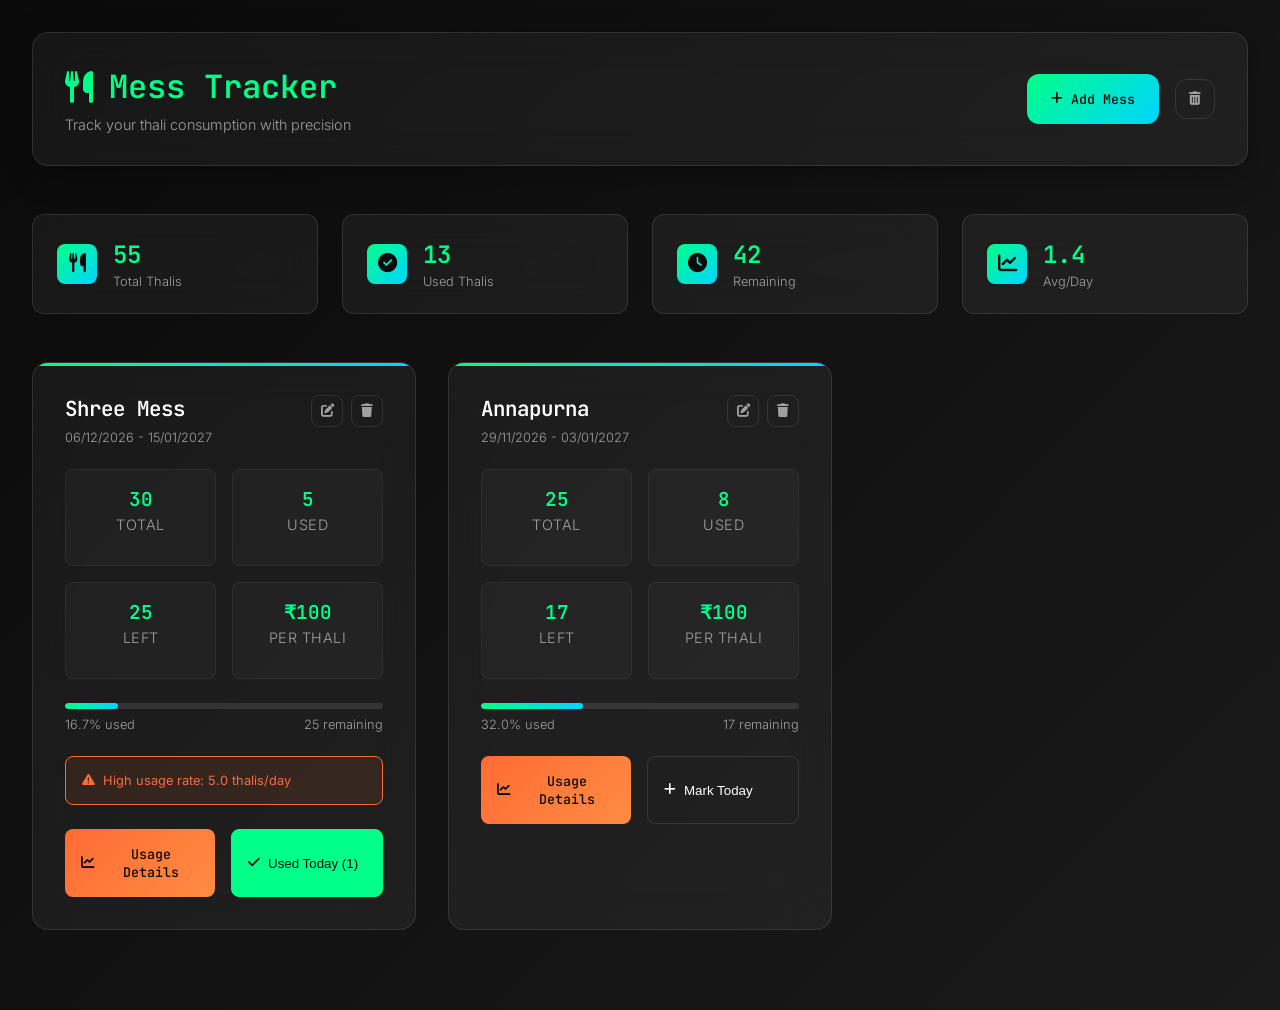
==== index.html @ acd95c15 "Initial commit: Mess Tracker PWA with offline functionality and haptic feedback" ====
<!DOCTYPE html>
<html lang="en">
<head>
    <meta charset="UTF-8">
    <meta name="viewport" content="width=device-width, initial-scale=1.0">
    <title>Mess Tracker - Thali Management System</title>
    <link rel="stylesheet" href="styles.css">
    <link href="https://fonts.googleapis.com/css2?family=JetBrains+Mono:wght@300;400;500;600&family=Inter:wght@300;400;500;600&display=swap" rel="stylesheet">
    <link rel="stylesheet" href="https://cdnjs.cloudflare.com/ajax/libs/font-awesome/6.4.0/css/all.min.css">
    
    <!-- PWA Meta Tags -->
    <link rel="manifest" href="manifest.json">
    <meta name="theme-color" content="#00ff88">
    <meta name="apple-mobile-web-app-capable" content="yes">
    <meta name="apple-mobile-web-app-status-bar-style" content="black-translucent">
    <meta name="apple-mobile-web-app-title" content="Mess Tracker">
    <meta name="mobile-web-app-capable" content="yes">
    <meta name="msapplication-TileColor" content="#0a0a0a">
    <meta name="msapplication-tap-highlight" content="no">
    
    <!-- Apple Touch Icons -->
    <link rel="apple-touch-icon" href="icons/icon-152x152.png">
    <link rel="apple-touch-icon" sizes="152x152" href="icons/icon-152x152.png">
    <link rel="apple-touch-icon" sizes="180x180" href="icons/icon-192x192.png">
    
    <!-- Favicon -->
    <link rel="icon" type="image/png" sizes="32x32" href="icons/icon-32x32.png">
    <link rel="icon" type="image/png" sizes="16x16" href="icons/icon-16x16.png">
</head>
<body>
    <div class="app-container">
        <!-- Header -->
        <header class="app-header">
            <div class="header-content">
                <h1 class="app-title">
                    <i class="fas fa-utensils"></i>
                    Mess Tracker
                </h1>
                <p class="app-subtitle">Track your thali consumption with precision</p>
            </div>
            <div class="header-actions">
                <button class="add-mess-btn" id="addMessBtn">
                    <i class="fas fa-plus"></i>
                    Add Mess
                </button>
                <button class="pwa-install-btn" id="pwaInstallBtn" style="display: none;">
                    <i class="fas fa-download"></i>
                    Install App
                </button>
                <button class="debug-btn" id="resetDataBtn" title="Reset All Data">
                    <i class="fas fa-trash-alt"></i>
                </button>
            </div>
        </header>

        <!-- Stats Overview -->
        <section class="stats-overview">
            <div class="stat-card">
                <div class="stat-icon">
                    <i class="fas fa-utensils"></i>
                </div>
                <div class="stat-content">
                    <h3 id="totalThalis">0</h3>
                    <p>Total Thalis</p>
                </div>
            </div>
            <div class="stat-card">
                <div class="stat-icon">
                    <i class="fas fa-check-circle"></i>
                </div>
                <div class="stat-content">
                    <h3 id="usedThalis">0</h3>
                    <p>Used Thalis</p>
                </div>
            </div>
            <div class="stat-card">
                <div class="stat-icon">
                    <i class="fas fa-clock"></i>
                </div>
                <div class="stat-content">
                    <h3 id="remainingThalis">0</h3>
                    <p>Remaining</p>
                </div>
            </div>
            <div class="stat-card">
                <div class="stat-icon">
                    <i class="fas fa-chart-line"></i>
                </div>
                <div class="stat-content">
                    <h3 id="averageUsage">0</h3>
                    <p>Avg/Day</p>
                </div>
            </div>
        </section>

        <!-- Mess Cards Grid -->
        <main class="mess-grid" id="messGrid">
            <!-- Mess cards will be dynamically inserted here -->
        </main>

        <!-- Add/Edit Mess Modal -->
        <div class="modal-overlay" id="messModal">
            <div class="modal-content">
                <div class="modal-header">
                    <h2 id="modalTitle">Add New Mess</h2>
                    <button class="close-btn" id="closeModal">
                        <i class="fas fa-times"></i>
                    </button>
                </div>
                <form class="mess-form" id="messForm">
                    <div class="form-group">
                        <label for="messName">Mess Name</label>
                        <input type="text" id="messName" name="messName" placeholder="e.g., Shree Mess, Annapurna" required>
                    </div>
                    <div class="form-row">
                        <div class="form-group">
                            <label for="totalThalis">Total Thalis</label>
                            <input type="number" id="totalThalis" name="totalThalis" placeholder="30" min="1" required>
                        </div>
                        <div class="form-group">
                            <label for="totalCost">Total Cost (₹)</label>
                            <input type="number" id="totalCost" name="totalCost" placeholder="3000" min="1" required>
                        </div>
                    </div>
                    <div class="form-row">
                        <div class="form-group">
                            <label for="startDate">Start Date</label>
                            <input type="date" id="startDate" name="startDate" required>
                            <small class="date-format-hint">Date will be displayed as DD/MM/YYYY</small>
                        </div>
                        <div class="form-group">
                            <label for="validityDays">Validity (Days)</label>
                            <input type="number" id="validityDays" name="validityDays" placeholder="40" min="1" required>
                        </div>
                    </div>
                    <div class="form-actions">
                        <button type="button" class="btn-secondary" id="cancelBtn">Cancel</button>
                        <button type="submit" class="btn-primary" onclick="window.submitMessForm(); return false;">Save Mess</button>
                    </div>
                </form>
            </div>
        </div>

        <!-- Daily Usage Modal -->
        <div class="modal-overlay" id="usageModal">
            <div class="modal-content usage-modal">
                <div class="modal-header">
                    <h2>Daily Usage - <span id="usageMessName"></span></h2>
                    <button class="close-btn" id="closeUsageModal">
                        <i class="fas fa-times"></i>
                    </button>
                </div>
                <div class="usage-content">
                    <div class="usage-stats">
                        <div class="usage-stat">
                            <span class="stat-label">Today's Usage</span>
                            <div class="thali-counter" id="thaliCounter">
                                <button class="counter-btn minus" id="minusBtn" onclick="messTracker.adjustTodayThali(-1)">
                                    <i class="fas fa-minus"></i>
                                </button>
                                <span class="counter-value" id="todayThaliCount">0</span>
                                <button class="counter-btn plus" id="plusBtn" onclick="messTracker.adjustTodayThali(1)">
                                    <i class="fas fa-plus"></i>
                                </button>
                            </div>
                            <div class="thali-toggle" id="thaliToggle" style="display: none;">
                                <input type="checkbox" id="todayThali">
                                <label for="todayThali">
                                    <span class="toggle-slider"></span>
                                    <span class="toggle-text">Mark Thali Used</span>
                                </label>
                            </div>
                        </div>
                        <div class="usage-streak">
                            <h3>Usage Streak</h3>
                            <div class="streak-display" id="streakDisplay">
                                <span class="streak-number">0</span>
                                <span class="streak-label">days</span>
                            </div>
                        </div>
                    </div>
                    
                    <div class="previous-day-tracking">
                        <h3>Previous Day Tracking</h3>
                        <p class="tracking-description">Forgot to mark a thali? Select a previous day to update:</p>
                        <div class="date-picker-container">
                            <label for="previousDate">Select Date:</label>
                            <input type="date" id="previousDate" max="">
                            <div class="previous-day-counter" id="previousDayCounter" style="display: none;">
                                <label>Thalis for selected date:</label>
                                <div class="counter-controls">
                                    <button class="counter-btn minus" onclick="messTracker.adjustPreviousDayThali(-1)">
                                        <i class="fas fa-minus"></i>
                                    </button>
                                    <span class="counter-value" id="previousDayCount">0</span>
                                    <button class="counter-btn plus" onclick="messTracker.adjustPreviousDayThali(1)">
                                        <i class="fas fa-plus"></i>
                                    </button>
                                </div>
                            </div>
                            <button class="mark-previous-btn" id="markPreviousBtn" disabled>
                                <i class="fas fa-calendar-check"></i>
                                Mark for Selected Date
                            </button>
                        </div>
                        <div class="previous-day-status" id="previousDayStatus">
                            <!-- Status will be shown here -->
                        </div>
                    </div>
                    <div class="usage-summary">
                        <h3>Usage Summary</h3>
                        <div class="summary-stats">
                            <div class="summary-item">
                                <span class="summary-label">Days Active</span>
                                <span class="summary-value" id="daysActive">0</span>
                            </div>
                            <div class="summary-item">
                                <span class="summary-label">Usage Rate</span>
                                <span class="summary-value" id="usageRate">0.0/day</span>
                            </div>
                            <div class="summary-item">
                                <span class="summary-label">Efficiency</span>
                                <span class="summary-value" id="efficiency">0%</span>
                            </div>
                        </div>
                    </div>
                </div>
            </div>
        </div>
    </div>

    <!-- Toast Notification -->
    <div class="toast" id="toast">
        <div class="toast-content">
            <i class="toast-icon"></i>
            <span class="toast-message"></span>
        </div>
    </div>

    <!-- Offline Indicator -->
    <div class="offline-indicator" id="offlineIndicator">
        <i class="fas fa-wifi"></i>
        <span>You're offline - Data will sync when connected</span>
    </div>

    <!-- PWA Install Banner -->
    <div class="pwa-banner" id="pwaBanner" style="display: none;">
        <div class="pwa-banner-content">
            <div class="pwa-banner-icon">
                <i class="fas fa-mobile-alt"></i>
            </div>
            <div class="pwa-banner-text">
                <h3>Install Mess Tracker</h3>
                <p>Get quick access and offline functionality</p>
            </div>
            <div class="pwa-banner-actions">
                <button class="pwa-banner-install" id="pwaBannerInstall">Install</button>
                <button class="pwa-banner-dismiss" id="pwaBannerDismiss">×</button>
            </div>
        </div>
    </div>


    <script src="script.js"></script>
    <script src="pwa.js"></script>
</body>
</html>
---- styles.css ----
/* Reset and Base Styles */
* {
    margin: 0;
    padding: 0;
    box-sizing: border-box;
}

:root {
    /* Kaluu-core Color Palette */
    --kaluu-black: #0a0a0a;
    --kaluu-dark: #1a1a1a;
    --kaluu-gray: #2a2a2a;
    --kaluu-light-gray: #3a3a3a;
    
    /* Accent Colors */
    --neon-green: #00ff88;
    --saffron: #ff6b35;
    --electric-blue: #00d4ff;
    --purple-accent: #8b5cf6;
    
    /* Glassmorphism */
    --glass-bg: rgba(255, 255, 255, 0.05);
    --glass-border: rgba(255, 255, 255, 0.1);
    --glass-shadow: 0 8px 32px rgba(0, 0, 0, 0.3);
    
    /* Typography */
    --font-mono: 'JetBrains Mono', monospace;
    --font-sans: 'Inter', sans-serif;
    
    /* Spacing */
    --spacing-xs: 0.5rem;
    --spacing-sm: 1rem;
    --spacing-md: 1.5rem;
    --spacing-lg: 2rem;
    --spacing-xl: 3rem;
    
    /* Border Radius */
    --radius-sm: 8px;
    --radius-md: 12px;
    --radius-lg: 16px;
    --radius-xl: 20px;
}

body {
    font-family: var(--font-sans);
    background: linear-gradient(135deg, var(--kaluu-black) 0%, var(--kaluu-dark) 100%);
    color: #ffffff;
    min-height: 100vh;
    overflow-x: hidden;
}

/* App Container */
.app-container {
    max-width: 1400px;
    margin: 0 auto;
    padding: var(--spacing-lg);
}

/* Header Styles */
.app-header {
    display: flex;
    justify-content: space-between;
    align-items: center;
    margin-bottom: var(--spacing-xl);
    padding: var(--spacing-lg);
    background: var(--glass-bg);
    backdrop-filter: blur(20px);
    border: 1px solid var(--glass-border);
    border-radius: var(--radius-lg);
    box-shadow: var(--glass-shadow);
}

.header-content {
    display: flex;
    flex-direction: column;
    gap: var(--spacing-xs);
}

.app-title {
    font-family: var(--font-mono);
    font-size: 2rem;
    font-weight: 600;
    color: var(--neon-green);
    display: flex;
    align-items: center;
    gap: var(--spacing-sm);
}

.app-subtitle {
    color: #a0a0a0;
    font-size: 0.9rem;
    font-weight: 300;
}

.header-actions {
    display: flex;
    align-items: center;
    gap: var(--spacing-sm);
}

.add-mess-btn {
    background: linear-gradient(135deg, var(--neon-green), var(--electric-blue));
    color: var(--kaluu-black);
    border: none;
    padding: var(--spacing-sm) var(--spacing-md);
    border-radius: var(--radius-md);
    font-family: var(--font-mono);
    font-weight: 500;
    cursor: pointer;
    transition: all 0.3s ease;
    display: flex;
    align-items: center;
    gap: var(--spacing-xs);
}

.add-mess-btn:hover {
    transform: translateY(-2px);
    box-shadow: 0 8px 25px rgba(0, 255, 136, 0.3);
}

.debug-btn {
    background: transparent;
    color: #a0a0a0;
    border: 1px solid var(--glass-border);
    padding: var(--spacing-sm);
    border-radius: var(--radius-md);
    cursor: pointer;
    transition: all 0.3s ease;
    width: 40px;
    height: 40px;
    display: flex;
    align-items: center;
    justify-content: center;
}

.debug-btn:hover {
    border-color: #ff4757;
    color: #ff4757;
    transform: translateY(-2px);
}

/* Stats Overview */
.stats-overview {
    display: grid;
    grid-template-columns: repeat(auto-fit, minmax(200px, 1fr));
    gap: var(--spacing-md);
    margin-bottom: var(--spacing-xl);
}

.stat-card {
    background: var(--glass-bg);
    backdrop-filter: blur(20px);
    border: 1px solid var(--glass-border);
    border-radius: var(--radius-md);
    padding: var(--spacing-md);
    display: flex;
    align-items: center;
    gap: var(--spacing-sm);
    transition: all 0.3s ease;
}

.stat-card:hover {
    transform: translateY(-2px);
    border-color: var(--neon-green);
    box-shadow: 0 8px 25px rgba(0, 255, 136, 0.1);
}

.stat-icon {
    width: 40px;
    height: 40px;
    background: linear-gradient(135deg, var(--neon-green), var(--electric-blue));
    border-radius: var(--radius-sm);
    display: flex;
    align-items: center;
    justify-content: center;
    color: var(--kaluu-black);
    font-size: 1.2rem;
}

.stat-content h3 {
    font-family: var(--font-mono);
    font-size: 1.5rem;
    font-weight: 600;
    color: var(--neon-green);
    margin-bottom: 0.25rem;
}

.stat-content p {
    color: #a0a0a0;
    font-size: 0.8rem;
    font-weight: 300;
}

/* Mess Grid */
.mess-grid {
    display: grid;
    grid-template-columns: repeat(auto-fill, minmax(350px, 1fr));
    gap: var(--spacing-lg);
    margin-bottom: var(--spacing-xl);
}

/* Empty State */
.empty-state {
    grid-column: 1 / -1;
    text-align: center;
    padding: var(--spacing-xl);
    background: var(--glass-bg);
    backdrop-filter: blur(20px);
    border: 1px solid var(--glass-border);
    border-radius: var(--radius-lg);
    color: #a0a0a0;
}

.empty-state i {
    font-size: 3rem;
    color: var(--neon-green);
    margin-bottom: var(--spacing-md);
    display: block;
}

.empty-state h3 {
    font-family: var(--font-mono);
    font-size: 1.5rem;
    color: #ffffff;
    margin-bottom: var(--spacing-sm);
}

.empty-state p {
    font-size: 1rem;
    line-height: 1.5;
}

/* Mess Card */
.mess-card {
    background: var(--glass-bg);
    backdrop-filter: blur(20px);
    border: 1px solid var(--glass-border);
    border-radius: var(--radius-lg);
    padding: var(--spacing-lg);
    transition: all 0.3s ease;
    position: relative;
    overflow: hidden;
}

.mess-card:hover {
    transform: translateY(-4px);
    border-color: var(--neon-green);
    box-shadow: 0 12px 40px rgba(0, 255, 136, 0.15);
}

.mess-card::before {
    content: '';
    position: absolute;
    top: 0;
    left: 0;
    right: 0;
    height: 3px;
    background: linear-gradient(90deg, var(--neon-green), var(--electric-blue));
    border-radius: var(--radius-lg) var(--radius-lg) 0 0;
}

.mess-header {
    display: flex;
    justify-content: space-between;
    align-items: flex-start;
    margin-bottom: var(--spacing-md);
}

.mess-name {
    font-family: var(--font-mono);
    font-size: 1.3rem;
    font-weight: 600;
    color: #ffffff;
    margin-bottom: var(--spacing-xs);
}

.mess-dates {
    color: #a0a0a0;
    font-size: 0.8rem;
    font-weight: 300;
}

.mess-actions {
    display: flex;
    gap: var(--spacing-xs);
}

.action-btn {
    background: transparent;
    border: 1px solid var(--glass-border);
    color: #a0a0a0;
    padding: var(--spacing-xs);
    border-radius: var(--radius-sm);
    cursor: pointer;
    transition: all 0.3s ease;
    width: 32px;
    height: 32px;
    display: flex;
    align-items: center;
    justify-content: center;
}

.action-btn:hover {
    border-color: var(--neon-green);
    color: var(--neon-green);
    transform: scale(1.1);
}

.delete-btn:hover {
    border-color: #ff4757;
    color: #ff4757;
}

.mess-stats {
    display: grid;
    grid-template-columns: repeat(2, 1fr);
    gap: var(--spacing-sm);
    margin-bottom: var(--spacing-md);
}

.stat-item {
    text-align: center;
    padding: var(--spacing-sm);
    background: rgba(255, 255, 255, 0.03);
    border-radius: var(--radius-sm);
    border: 1px solid rgba(255, 255, 255, 0.05);
}

.stat-value {
    font-family: var(--font-mono);
    font-size: 1.2rem;
    font-weight: 600;
    color: var(--neon-green);
    display: block;
    margin-bottom: 0.25rem;
}

.stat-label {
    color: #a0a0a0;
    font-size: 0.7rem;
    font-weight: 300;
    text-transform: uppercase;
    letter-spacing: 0.5px;
}

.mess-progress {
    margin-bottom: var(--spacing-md);
}

.progress-bar {
    width: 100%;
    height: 6px;
    background: rgba(255, 255, 255, 0.1);
    border-radius: 3px;
    overflow: hidden;
    margin-bottom: var(--spacing-xs);
}

.progress-fill {
    height: 100%;
    background: linear-gradient(90deg, var(--neon-green), var(--electric-blue));
    border-radius: 3px;
    transition: width 0.5s ease;
}

.progress-text {
    display: flex;
    justify-content: space-between;
    color: #a0a0a0;
    font-size: 0.8rem;
    font-weight: 300;
}

.mess-actions-bottom {
    display: flex;
    gap: var(--spacing-sm);
    margin-top: var(--spacing-md);
}

.usage-btn {
    flex: 1;
    background: linear-gradient(135deg, var(--saffron), #ff8c42);
    color: var(--kaluu-black);
    border: none;
    padding: var(--spacing-sm);
    border-radius: var(--radius-sm);
    font-family: var(--font-mono);
    font-weight: 500;
    cursor: pointer;
    transition: all 0.3s ease;
    display: flex;
    align-items: center;
    justify-content: center;
    gap: var(--spacing-xs);
}

.usage-btn:hover {
    transform: translateY(-1px);
    box-shadow: 0 6px 20px rgba(255, 107, 53, 0.3);
}

.today-toggle {
    background: transparent;
    border: 1px solid var(--glass-border);
    color: #ffffff;
    padding: var(--spacing-sm);
    border-radius: var(--radius-sm);
    cursor: pointer;
    transition: all 0.3s ease;
    display: flex;
    align-items: center;
    gap: var(--spacing-xs);
    flex: 1;
}

.today-toggle:hover {
    border-color: var(--neon-green);
    color: var(--neon-green);
}

.today-toggle.used {
    background: var(--neon-green);
    color: var(--kaluu-black);
    border-color: var(--neon-green);
}

/* Alert Styles */
.alert {
    background: rgba(255, 107, 53, 0.1);
    border: 1px solid var(--saffron);
    border-radius: var(--radius-sm);
    padding: var(--spacing-sm);
    margin-top: var(--spacing-sm);
    display: flex;
    align-items: center;
    gap: var(--spacing-xs);
    color: var(--saffron);
    font-size: 0.8rem;
    animation: pulse 2s infinite;
}

@keyframes pulse {
    0%, 100% { opacity: 1; }
    50% { opacity: 0.7; }
}

/* Modal Styles */
.modal-overlay {
    position: fixed;
    top: 0;
    left: 0;
    right: 0;
    bottom: 0;
    background: rgba(0, 0, 0, 0.8);
    backdrop-filter: blur(10px);
    display: flex;
    align-items: center;
    justify-content: center;
    z-index: 1000;
    opacity: 0;
    visibility: hidden;
    transition: all 0.3s ease;
}

.modal-overlay.active {
    opacity: 1;
    visibility: visible;
}

.modal-content {
    background: var(--glass-bg);
    backdrop-filter: blur(20px);
    border: 1px solid var(--glass-border);
    border-radius: var(--radius-lg);
    padding: var(--spacing-lg);
    max-width: 500px;
    width: 90%;
    max-height: 90vh;
    overflow-y: auto;
    transform: scale(0.9);
    transition: all 0.3s ease;
}

.modal-overlay.active .modal-content {
    transform: scale(1);
}

.modal-header {
    display: flex;
    justify-content: space-between;
    align-items: center;
    margin-bottom: var(--spacing-lg);
    padding-bottom: var(--spacing-sm);
    border-bottom: 1px solid var(--glass-border);
}

.modal-header h2 {
    font-family: var(--font-mono);
    font-size: 1.5rem;
    font-weight: 600;
    color: var(--neon-green);
}

.close-btn {
    background: transparent;
    border: none;
    color: #a0a0a0;
    cursor: pointer;
    padding: var(--spacing-xs);
    border-radius: var(--radius-sm);
    transition: all 0.3s ease;
}

.close-btn:hover {
    color: var(--neon-green);
    background: rgba(0, 255, 136, 0.1);
}

/* Form Styles */
.mess-form {
    display: flex;
    flex-direction: column;
    gap: var(--spacing-md);
}

.form-group {
    display: flex;
    flex-direction: column;
    gap: var(--spacing-xs);
}

.form-row {
    display: grid;
    grid-template-columns: 1fr 1fr;
    gap: var(--spacing-sm);
}

.form-group label {
    color: #a0a0a0;
    font-size: 0.9rem;
    font-weight: 500;
}

.form-group input {
    background: rgba(255, 255, 255, 0.05);
    border: 1px solid var(--glass-border);
    border-radius: var(--radius-sm);
    padding: var(--spacing-sm);
    color: #ffffff;
    font-family: var(--font-sans);
    transition: all 0.3s ease;
}

.form-group input:focus {
    outline: none;
    border-color: var(--neon-green);
    box-shadow: 0 0 0 2px rgba(0, 255, 136, 0.2);
}

.date-format-hint {
    color: #a0a0a0;
    font-size: 0.8rem;
    font-style: italic;
    margin-top: var(--spacing-xs);
    display: block;
}

.form-actions {
    display: flex;
    gap: var(--spacing-sm);
    margin-top: var(--spacing-md);
}

.btn-primary {
    background: linear-gradient(135deg, var(--neon-green), var(--electric-blue));
    color: var(--kaluu-black);
    border: none;
    padding: var(--spacing-sm) var(--spacing-md);
    border-radius: var(--radius-sm);
    font-family: var(--font-mono);
    font-weight: 500;
    cursor: pointer;
    transition: all 0.3s ease;
    flex: 1;
}

.btn-primary:hover {
    transform: translateY(-1px);
    box-shadow: 0 6px 20px rgba(0, 255, 136, 0.3);
}

.btn-secondary {
    background: transparent;
    color: #a0a0a0;
    border: 1px solid var(--glass-border);
    padding: var(--spacing-sm) var(--spacing-md);
    border-radius: var(--radius-sm);
    font-family: var(--font-mono);
    font-weight: 500;
    cursor: pointer;
    transition: all 0.3s ease;
    flex: 1;
}

.btn-secondary:hover {
    border-color: var(--neon-green);
    color: var(--neon-green);
}

/* Usage Modal Styles */
.usage-modal {
    max-width: 600px;
}

.usage-content {
    display: flex;
    flex-direction: column;
    gap: var(--spacing-lg);
}

.usage-stats {
    display: grid;
    grid-template-columns: 1fr 1fr;
    gap: var(--spacing-md);
}

.usage-stat {
    text-align: center;
}

.stat-label {
    color: #a0a0a0;
    font-size: 0.9rem;
    margin-bottom: var(--spacing-sm);
    display: block;
}

.thali-toggle {
    display: flex;
    flex-direction: column;
    align-items: center;
    gap: var(--spacing-sm);
}

.thali-toggle input[type="checkbox"] {
    display: none;
}

.thali-toggle label {
    display: flex;
    align-items: center;
    gap: var(--spacing-sm);
    cursor: pointer;
    padding: var(--spacing-sm);
    border-radius: var(--radius-sm);
    transition: all 0.3s ease;
}

.toggle-slider {
    width: 50px;
    height: 24px;
    background: rgba(255, 255, 255, 0.1);
    border-radius: 12px;
    position: relative;
    transition: all 0.3s ease;
}

.toggle-slider::before {
    content: '';
    position: absolute;
    top: 2px;
    left: 2px;
    width: 20px;
    height: 20px;
    background: #a0a0a0;
    border-radius: 50%;
    transition: all 0.3s ease;
}

.thali-toggle input:checked + label .toggle-slider {
    background: var(--neon-green);
}

.thali-toggle input:checked + label .toggle-slider::before {
    transform: translateX(26px);
    background: var(--kaluu-black);
}

.toggle-text {
    color: #ffffff;
    font-weight: 500;
}

/* Thali Counter Styles */
.thali-counter {
    display: flex;
    align-items: center;
    justify-content: center;
    gap: var(--spacing-sm);
    margin-top: var(--spacing-sm);
}

.counter-btn {
    width: 40px;
    height: 40px;
    border-radius: 50%;
    border: 2px solid var(--glass-border);
    background: var(--glass-bg);
    color: #ffffff;
    cursor: pointer;
    transition: all 0.3s ease;
    display: flex;
    align-items: center;
    justify-content: center;
    font-size: 1rem;
}

.counter-btn:hover {
    border-color: var(--neon-green);
    background: rgba(0, 255, 136, 0.1);
    transform: scale(1.1);
}

.counter-btn:disabled {
    opacity: 0.5;
    cursor: not-allowed;
    transform: none;
}

.counter-btn.minus:hover {
    border-color: #ff4757;
    background: rgba(255, 71, 87, 0.1);
}

.counter-value {
    font-family: var(--font-mono);
    font-size: 1.5rem;
    font-weight: 600;
    color: var(--neon-green);
    min-width: 30px;
    text-align: center;
    padding: var(--spacing-sm);
    background: rgba(0, 255, 136, 0.1);
    border-radius: var(--radius-sm);
    border: 1px solid var(--neon-green);
}

.usage-streak {
    text-align: center;
}

.streak-display {
    display: flex;
    flex-direction: column;
    align-items: center;
    gap: var(--spacing-xs);
}

.streak-number {
    font-family: var(--font-mono);
    font-size: 2rem;
    font-weight: 600;
    color: var(--saffron);
}

.streak-label {
    color: #a0a0a0;
    font-size: 0.8rem;
    text-transform: uppercase;
    letter-spacing: 0.5px;
}

/* Usage Summary Styles */
.usage-summary h3 {
    font-family: var(--font-mono);
    font-size: 1.1rem;
    color: var(--neon-green);
    margin-bottom: var(--spacing-sm);
}

.summary-stats {
    display: grid;
    grid-template-columns: repeat(3, 1fr);
    gap: var(--spacing-sm);
    margin-top: var(--spacing-sm);
}

.summary-item {
    text-align: center;
    padding: var(--spacing-sm);
    background: rgba(255, 255, 255, 0.03);
    border-radius: var(--radius-sm);
    border: 1px solid rgba(255, 255, 255, 0.05);
    transition: all 0.3s ease;
}

.summary-item:hover {
    background: rgba(255, 255, 255, 0.05);
    border-color: var(--neon-green);
}

.summary-label {
    display: block;
    color: #a0a0a0;
    font-size: 0.8rem;
    font-weight: 300;
    text-transform: uppercase;
    letter-spacing: 0.5px;
    margin-bottom: var(--spacing-xs);
}

.summary-value {
    display: block;
    font-family: var(--font-mono);
    font-size: 1.2rem;
    font-weight: 600;
    color: var(--neon-green);
}

/* Previous Day Tracking Styles */
.previous-day-tracking {
    margin-top: var(--spacing-lg);
    padding: var(--spacing-md);
    background: rgba(255, 255, 255, 0.03);
    border-radius: var(--radius-md);
    border: 1px solid rgba(255, 255, 255, 0.05);
}

.previous-day-tracking h3 {
    font-family: var(--font-mono);
    font-size: 1.1rem;
    color: var(--neon-green);
    margin-bottom: var(--spacing-sm);
}

.tracking-description {
    color: #a0a0a0;
    font-size: 0.9rem;
    margin-bottom: var(--spacing-md);
    line-height: 1.4;
}

.date-picker-container {
    display: flex;
    flex-direction: column;
    gap: var(--spacing-sm);
    margin-bottom: var(--spacing-md);
}

.date-picker-container label {
    color: #a0a0a0;
    font-size: 0.9rem;
    font-weight: 500;
}

.date-picker-container input[type="date"] {
    background: rgba(255, 255, 255, 0.05);
    border: 1px solid var(--glass-border);
    border-radius: var(--radius-sm);
    padding: var(--spacing-sm);
    color: #ffffff;
    font-family: var(--font-sans);
    transition: all 0.3s ease;
}

.date-picker-container input[type="date"]:focus {
    outline: none;
    border-color: var(--neon-green);
    box-shadow: 0 0 0 2px rgba(0, 255, 136, 0.2);
}

.mark-previous-btn {
    background: linear-gradient(135deg, var(--saffron), #ff8c42);
    color: var(--kaluu-black);
    border: none;
    padding: var(--spacing-sm) var(--spacing-md);
    border-radius: var(--radius-sm);
    font-family: var(--font-mono);
    font-weight: 500;
    cursor: pointer;
    transition: all 0.3s ease;
    display: flex;
    align-items: center;
    justify-content: center;
    gap: var(--spacing-xs);
    opacity: 0.5;
    pointer-events: none;
}

.mark-previous-btn:not(:disabled) {
    opacity: 1;
    pointer-events: auto;
}

.mark-previous-btn:not(:disabled):hover {
    transform: translateY(-1px);
    box-shadow: 0 6px 20px rgba(255, 107, 53, 0.3);
}

.mark-previous-btn:disabled {
    cursor: not-allowed;
}

.previous-day-status {
    padding: var(--spacing-sm);
    border-radius: var(--radius-sm);
    font-size: 0.9rem;
    text-align: center;
    transition: all 0.3s ease;
}

.previous-day-status.used {
    background: rgba(0, 255, 136, 0.1);
    border: 1px solid var(--neon-green);
    color: var(--neon-green);
}

.previous-day-status.not-used {
    background: rgba(255, 255, 255, 0.05);
    border: 1px solid var(--glass-border);
    color: #a0a0a0;
}

.previous-day-status.future {
    background: rgba(255, 107, 53, 0.1);
    border: 1px solid var(--saffron);
    color: var(--saffron);
}

/* Previous Day Counter Styles */
.previous-day-counter {
    margin-top: var(--spacing-sm);
    padding: var(--spacing-sm);
    background: rgba(255, 255, 255, 0.03);
    border-radius: var(--radius-sm);
    border: 1px solid rgba(255, 255, 255, 0.05);
}

.previous-day-counter label {
    display: block;
    color: #a0a0a0;
    font-size: 0.9rem;
    margin-bottom: var(--spacing-xs);
}

.counter-controls {
    display: flex;
    align-items: center;
    justify-content: center;
    gap: var(--spacing-sm);
}

.counter-controls .counter-btn {
    width: 35px;
    height: 35px;
    font-size: 0.9rem;
}

.counter-controls .counter-value {
    font-size: 1.2rem;
    min-width: 25px;
}

/* Responsive Design */
@media (max-width: 768px) {
    .app-container {
        padding: var(--spacing-sm);
    }
    
    .app-header {
        flex-direction: column;
        gap: var(--spacing-sm);
        text-align: center;
    }
    
    .stats-overview {
        grid-template-columns: repeat(2, 1fr);
    }
    
    .mess-grid {
        grid-template-columns: 1fr;
    }
    
    .form-row {
        grid-template-columns: 1fr;
    }
    
    .usage-stats {
        grid-template-columns: 1fr;
    }
    
    .mess-stats {
        grid-template-columns: repeat(4, 1fr);
    }
    
    .stat-item {
        padding: var(--spacing-xs);
    }
    
    .stat-value {
        font-size: 1rem;
    }
}

@media (max-width: 480px) {
    .app-title {
        font-size: 1.5rem;
    }
    
    .stats-overview {
        grid-template-columns: 1fr;
    }
    
    .mess-stats {
        grid-template-columns: repeat(2, 1fr);
    }
    
    .summary-stats {
        grid-template-columns: 1fr;
    }
    
    .date-picker-container {
        flex-direction: column;
    }
    
    .mark-previous-btn {
        width: 100%;
    }
}

/* Animation Classes */
.fade-in {
    animation: fadeIn 0.5s ease;
}

@keyframes fadeIn {
    from { opacity: 0; transform: translateY(20px); }
    to { opacity: 1; transform: translateY(0); }
}

.slide-up {
    animation: slideUp 0.3s ease;
}

@keyframes slideUp {
    from { transform: translateY(20px); opacity: 0; }
    to { transform: translateY(0); opacity: 1; }
}

/* Loading States */
.loading {
    opacity: 0.6;
    pointer-events: none;
}

.loading::after {
    content: '';
    position: absolute;
    top: 50%;
    left: 50%;
    width: 20px;
    height: 20px;
    margin: -10px 0 0 -10px;
    border: 2px solid var(--glass-border);
    border-top: 2px solid var(--neon-green);
    border-radius: 50%;
    animation: spin 1s linear infinite;
}

@keyframes spin {
    0% { transform: rotate(0deg); }
    100% { transform: rotate(360deg); }
}

/* Toast Notifications */
.toast {
    position: fixed;
    top: 20px;
    right: 20px;
    background: var(--glass-bg);
    backdrop-filter: blur(20px);
    border: 1px solid var(--glass-border);
    border-radius: var(--radius-md);
    padding: var(--spacing-md);
    color: #ffffff;
    font-family: var(--font-sans);
    font-size: 0.9rem;
    z-index: 2000;
    transform: translateX(400px);
    opacity: 0;
    transition: all 0.3s ease;
    max-width: 300px;
    box-shadow: var(--glass-shadow);
}

.toast.show {
    transform: translateX(0);
    opacity: 1;
}

.toast.success {
    border-color: var(--neon-green);
    background: rgba(0, 255, 136, 0.1);
}

.toast.error {
    border-color: #ff4757;
    background: rgba(255, 71, 87, 0.1);
}

.toast.warning {
    border-color: var(--saffron);
    background: rgba(255, 107, 53, 0.1);
}

.toast-content {
    display: flex;
    align-items: center;
    gap: var(--spacing-sm);
}

.toast-icon {
    font-size: 1.2rem;
}

.toast.success .toast-icon {
    color: var(--neon-green);
}

.toast.error .toast-icon {
    color: #ff4757;
}

.toast.warning .toast-icon {
    color: var(--saffron);
}

/* PWA Styles */
.pwa-install-btn {
    background: linear-gradient(135deg, var(--purple-accent), var(--electric-blue));
    color: var(--kaluu-black);
    border: none;
    padding: var(--spacing-sm) var(--spacing-md);
    border-radius: var(--radius-md);
    font-family: var(--font-mono);
    font-weight: 500;
    cursor: pointer;
    transition: all 0.3s ease;
    display: flex;
    align-items: center;
    gap: var(--spacing-xs);
}

.pwa-install-btn:hover {
    transform: translateY(-2px);
    box-shadow: 0 8px 25px rgba(139, 92, 246, 0.3);
}


/* Offline Indicator */
.offline-indicator {
    position: fixed;
    top: 0;
    left: 0;
    right: 0;
    background: var(--saffron);
    color: var(--kaluu-black);
    padding: var(--spacing-sm);
    text-align: center;
    font-family: var(--font-mono);
    font-weight: 500;
    z-index: 1000;
    transform: translateY(-100%);
    transition: transform 0.3s ease;
}

.offline-indicator.show {
    transform: translateY(0);
}

.offline-indicator i {
    margin-right: var(--spacing-xs);
}

/* PWA Banner */
.pwa-banner {
    position: fixed;
    bottom: 0;
    left: 0;
    right: 0;
    background: var(--glass-bg);
    backdrop-filter: blur(20px);
    border-top: 1px solid var(--glass-border);
    z-index: 1000;
    transform: translateY(100%);
    transition: transform 0.3s ease;
}

.pwa-banner.show {
    transform: translateY(0);
}

.pwa-banner-content {
    display: flex;
    align-items: center;
    padding: var(--spacing-md);
    gap: var(--spacing-md);
}

.pwa-banner-icon {
    width: 48px;
    height: 48px;
    background: linear-gradient(135deg, var(--neon-green), var(--electric-blue));
    border-radius: var(--radius-md);
    display: flex;
    align-items: center;
    justify-content: center;
    color: var(--kaluu-black);
    font-size: 1.5rem;
}

.pwa-banner-text {
    flex: 1;
}

.pwa-banner-text h3 {
    font-family: var(--font-mono);
    font-size: 1.1rem;
    color: #ffffff;
    margin-bottom: 0.25rem;
}

.pwa-banner-text p {
    color: #a0a0a0;
    font-size: 0.9rem;
}

.pwa-banner-actions {
    display: flex;
    gap: var(--spacing-sm);
}

.pwa-banner-install {
    background: var(--neon-green);
    color: var(--kaluu-black);
    border: none;
    padding: var(--spacing-sm) var(--spacing-md);
    border-radius: var(--radius-sm);
    font-family: var(--font-mono);
    font-weight: 500;
    cursor: pointer;
    transition: all 0.3s ease;
}

.pwa-banner-install:hover {
    background: var(--electric-blue);
    transform: translateY(-1px);
}

.pwa-banner-dismiss {
    background: transparent;
    color: #a0a0a0;
    border: 1px solid var(--glass-border);
    padding: var(--spacing-sm);
    border-radius: var(--radius-sm);
    cursor: pointer;
    transition: all 0.3s ease;
    width: 32px;
    height: 32px;
    display: flex;
    align-items: center;
    justify-content: center;
}

.pwa-banner-dismiss:hover {
    color: #ffffff;
    border-color: #ffffff;
}


/* Haptic Feedback Styles */
.haptic-light {
    animation: hapticLight 0.1s ease;
}

.haptic-medium {
    animation: hapticMedium 0.15s ease;
}

.haptic-heavy {
    animation: hapticHeavy 0.2s ease;
}

@keyframes hapticLight {
    0%, 100% { transform: scale(1); }
    50% { transform: scale(0.98); }
}

@keyframes hapticMedium {
    0%, 100% { transform: scale(1); }
    50% { transform: scale(0.95); }
}

@keyframes hapticHeavy {
    0%, 100% { transform: scale(1); }
    50% { transform: scale(0.9); }
}


/* PWA Responsive */
@media (max-width: 768px) {
    .pwa-banner-content {
        flex-direction: column;
        text-align: center;
    }
    
    .pwa-banner-actions {
        width: 100%;
        justify-content: center;
    }
    
    .pwa-banner-install {
        flex: 1;
    }
    
    #notificationModal .modal-content {
        width: 95%;
        padding: var(--spacing-lg);
    }
}
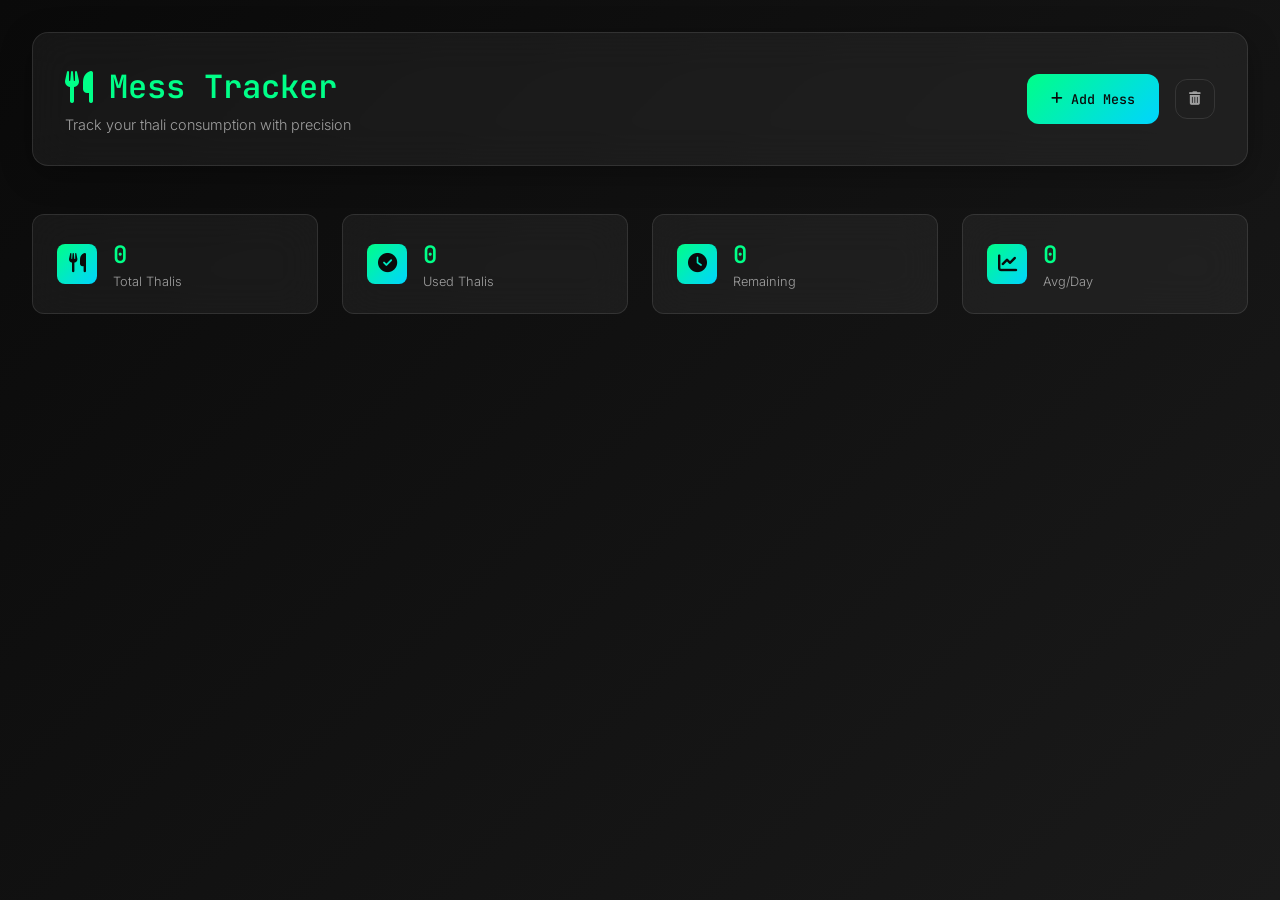
==== commit 94b83b47: "only file struct" ====
--- a/index.html
+++ b/index.html
@@ -4,7 +4,7 @@
     <meta charset="UTF-8">
     <meta name="viewport" content="width=device-width, initial-scale=1.0">
     <title>Mess Tracker - Thali Management System</title>
-    <link rel="stylesheet" href="styles.css">
+    <link rel="stylesheet" href="css/styles.css">
     <link href="https://fonts.googleapis.com/css2?family=JetBrains+Mono:wght@300;400;500;600&family=Inter:wght@300;400;500;600&display=swap" rel="stylesheet">
     <link rel="stylesheet" href="https://cdnjs.cloudflare.com/ajax/libs/font-awesome/6.4.0/css/all.min.css">
     
@@ -261,7 +261,10 @@
     </div>
 
 
-    <script src="script.js"></script>
-    <script src="pwa.js"></script>
+    <script src="js/state.js"></script>
+    <script src="js/utils.js"></script>
+    <script src="js/ui.js"></script>
+    <script src="js/main.js"></script>
+    <script src="js/pwa.js"></script>
 </body>
 </html>
--- a/css/styles.css
+++ b/css/styles.css
@@ -0,0 +1,5 @@
+@import url('base.css');
+@import url('layout.css');
+@import url('components.css');
+@import url('modals.css');
+@import url('utilities.css');
